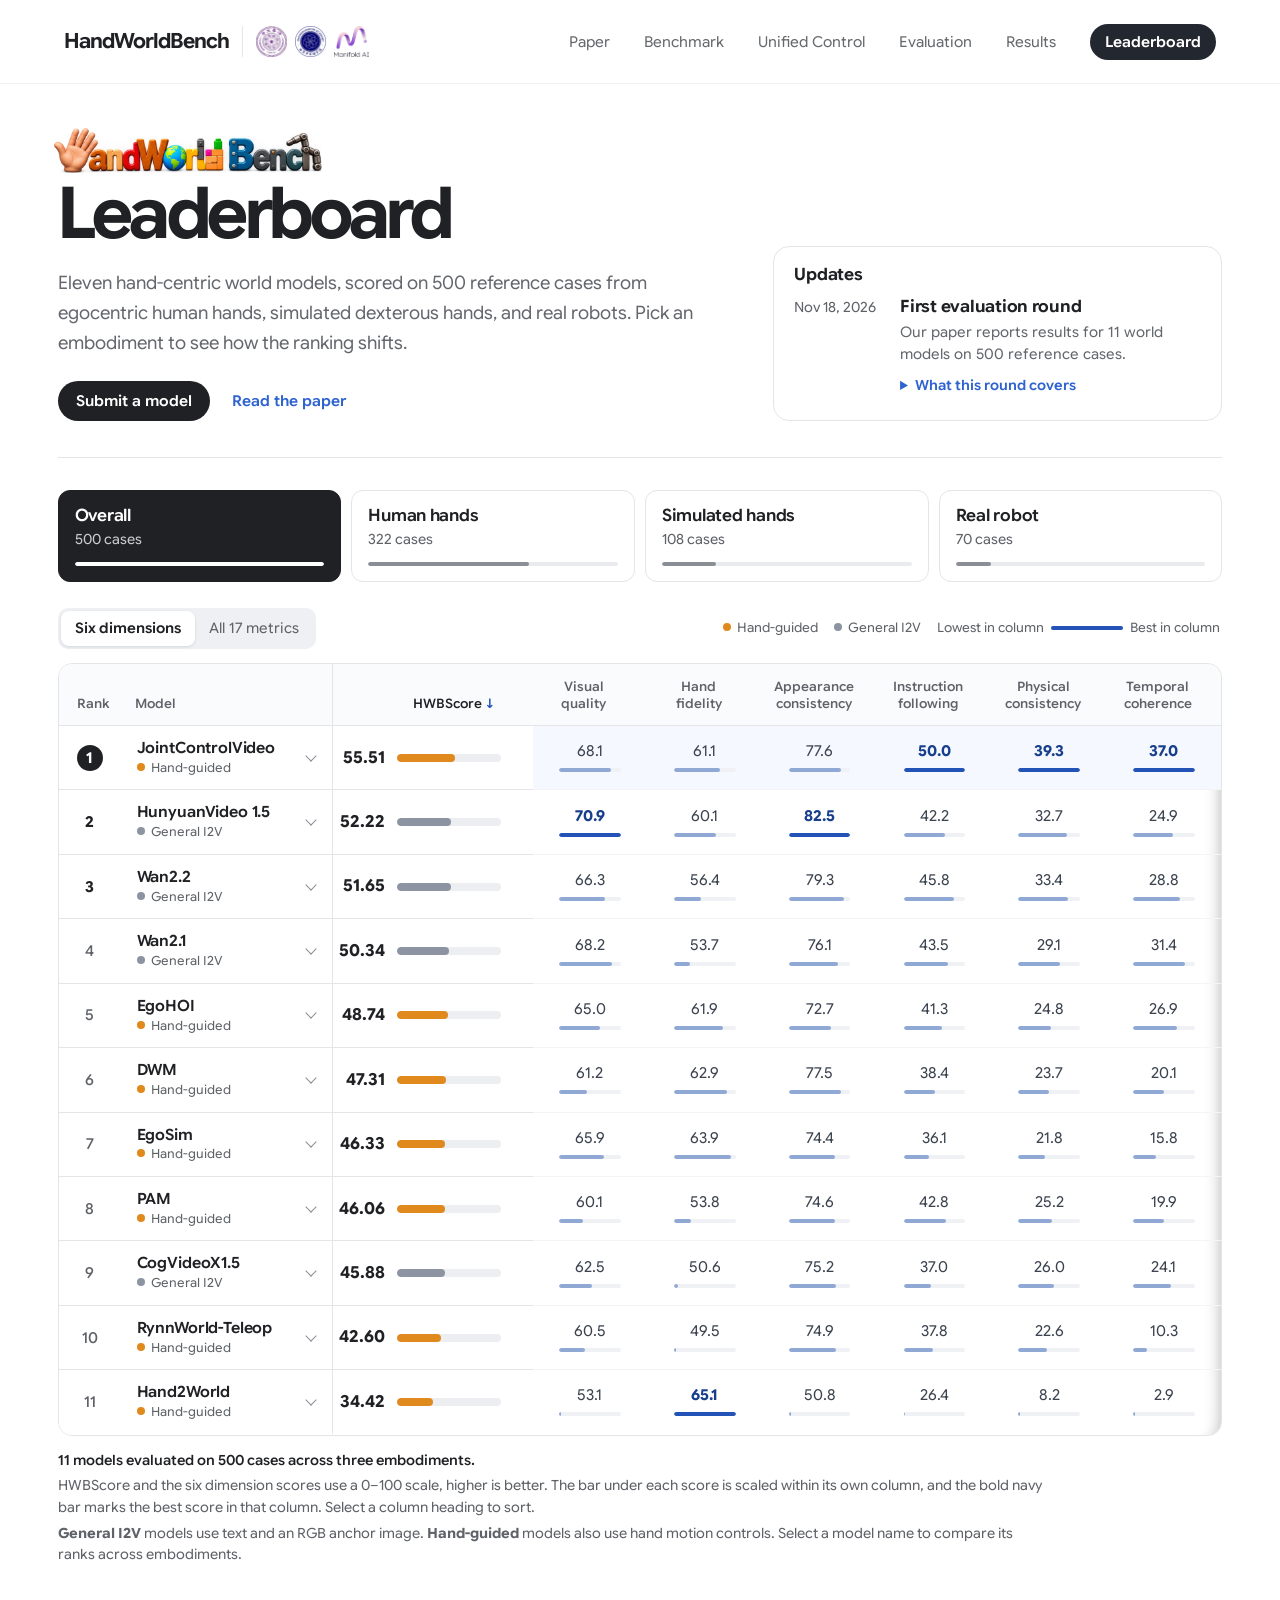
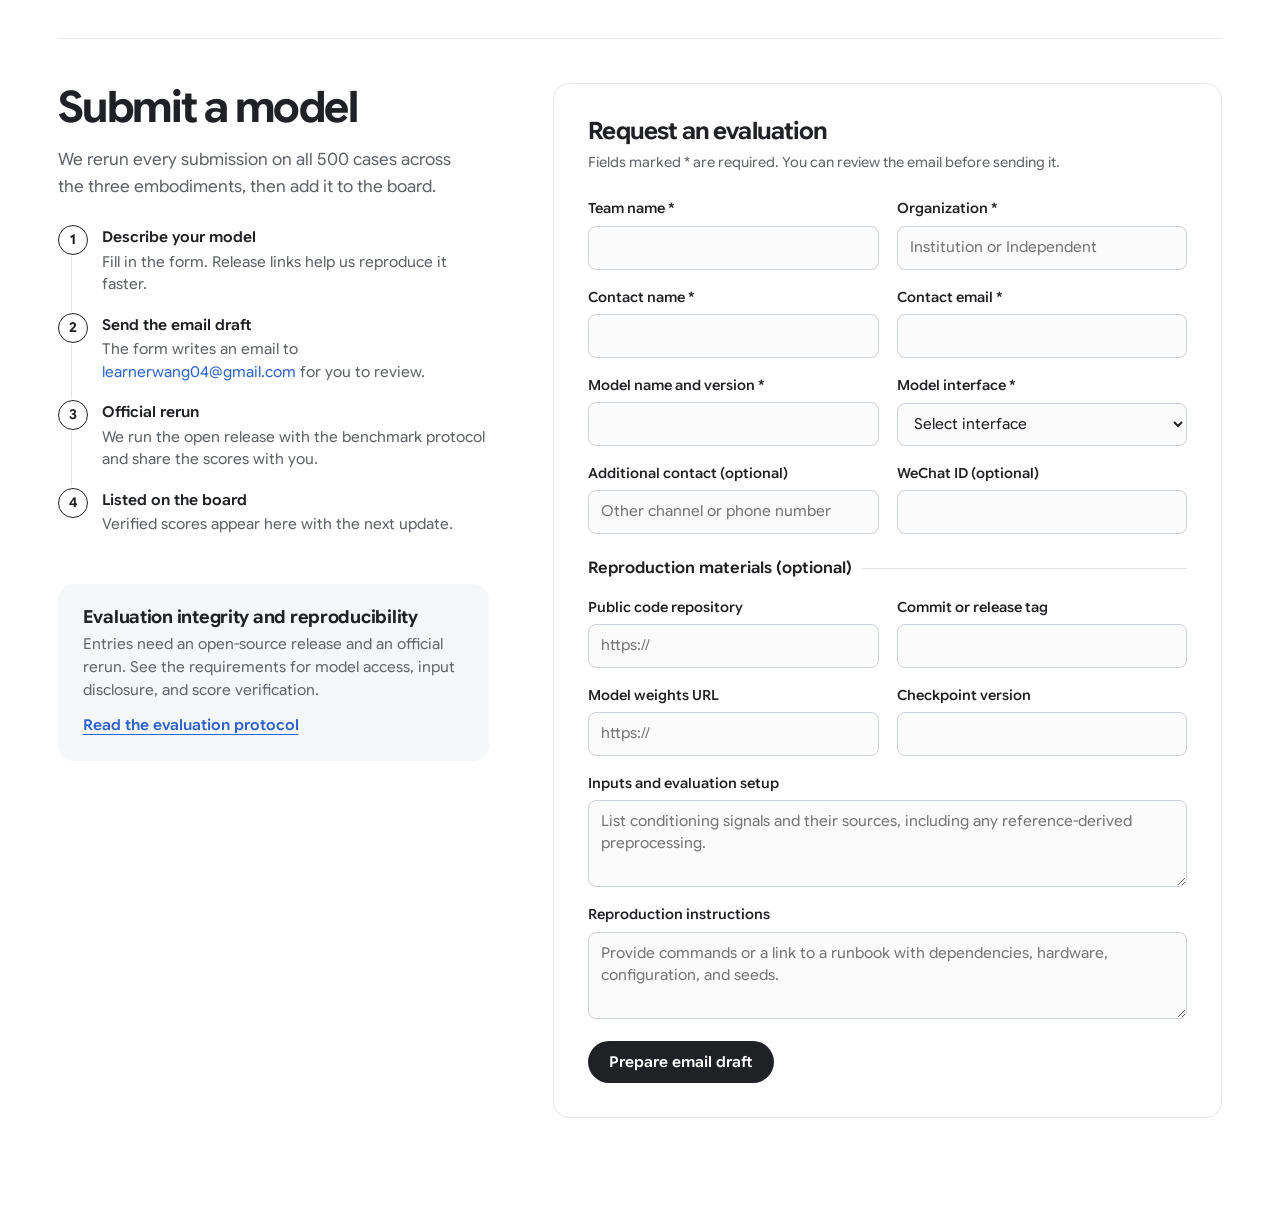
==== leaderboard.html @ 727632f3 "Publish the interactive HandWorldBench leaderboard and evaluation guidelines" ====
<!doctype html>
<html lang="en">
<head>
  <meta charset="utf-8">
  <meta name="viewport" content="width=device-width, initial-scale=1">
  <title>Leaderboard · HandWorldBench</title>
  <meta name="description" content="Compare HandWorldBench model scores across 17 metrics and three embodiments, and submit an open-source model for evaluation.">
  <link rel="icon" href="assets/mark.svg">
  <link rel="stylesheet" href="style.css?v=leaderboard1">
  <link rel="stylesheet" href="leaderboard.css?v=board2">
  <script defer src="metric-groups.js"></script>
  <script defer src="leaderboard.js?v=board2"></script>
</head>
<body class="board-page">
  <header>
    <div class="header-brand">
      <a class="brand" href="index.html">HandWorldBench</a>
      <div class="header-affiliations" role="group" aria-label="Partner institutions">
        <img src="assets/branding/tsinghua.webp" width="127" height="128" alt="Tsinghua University">
        <img src="assets/branding/zhongguancun.webp" width="128" height="128" alt="Zhongguancun Academy">
        <img src="assets/branding/manifold-ai.webp" width="147" height="128" alt="Manifold AI">
      </div>
    </div>
    <nav aria-label="Main navigation">
      <a href="index.html#paper">Paper</a><a href="index.html#benchmark">Benchmark</a><a href="index.html#unified-control">Unified Control</a><a href="index.html#evaluation">Evaluation</a><a href="index.html#results">Results</a><a class="leaderboard-link" href="leaderboard.html" aria-current="page">Leaderboard</a>
    </nav>
  </header>

  <main class="board-shell">
    <section class="masthead" aria-labelledby="rankings-title">
      <div class="masthead-title">
        <img class="board-wordmark" src="assets/branding/handworldbench.webp" width="1600" height="265" alt="HandWorldBench">
        <h1 id="rankings-title">Leaderboard</h1>
        <p class="board-intro">Eleven hand-centric world models, scored on 500 reference cases from egocentric human hands, simulated dexterous hands, and real robots. Pick an embodiment to see how the ranking shifts.</p>
        <p class="masthead-actions"><a class="action-primary" href="#submission">Submit a model</a><a href="https://arxiv.org/abs/2611.24731">Read the paper</a></p>
      </div>

      <aside class="updates" aria-labelledby="news-title">
        <h2 id="news-title">Updates</h2>
        <div class="news-window">
          <div class="news-feed" tabindex="0" role="region" aria-label="Benchmark updates">
            <ol class="news-list">
              <li>
                <time datetime="2026-11-18" title="First paper release">Nov 18, 2026</time>
                <div class="news-entry">
                  <h3><a href="#rankings">First evaluation round</a></h3>
                  <p>Our paper reports results for 11 world models on 500 reference cases.</p>
                  <details class="news-copy">
                    <summary>What this round covers</summary>
                    <dl>
                      <div><dt>Evaluation set</dt><dd>322 egocentric human-hand cases, 108 simulated-hand cases, and 70 real-robot cases.</dd></div>
                      <div><dt>Image-to-video baselines</dt><dd>CogVideoX1.5, HunyuanVideo 1.5, Wan2.1, and Wan2.2.</dd></div>
                      <div><dt>Hand-guided baselines</dt><dd>DWM, EgoHOI, EgoSim, Hand2World, JointControlVideo, PAM, and RynnWorld-Teleop.</dd></div>
                      <div><dt>Score breakdown</dt><dd>17 metrics across six dimensions, reported overall and per embodiment.</dd></div>
                    </dl>
                  </details>
                </div>
              </li>
            </ol>
          </div>
        </div>
      </aside>
    </section>

    <section id="rankings" class="rankings" aria-label="Model rankings">
      <div class="board-scopes" role="group" aria-label="Evaluation subset">
        <button type="button" data-scope="all" aria-pressed="true" style="--share:1"><span class="scope-name">Overall</span><span class="scope-count">500 cases</span><span class="scope-share" aria-hidden="true"></span></button>
        <button type="button" data-scope="human" aria-pressed="false" style="--share:.644"><span class="scope-name">Human hands</span><span class="scope-count">322 cases</span><span class="scope-share" aria-hidden="true"></span></button>
        <button type="button" data-scope="handson" aria-pressed="false" style="--share:.216"><span class="scope-name">Simulated hands</span><span class="scope-count">108 cases</span><span class="scope-share" aria-hidden="true"></span></button>
        <button type="button" data-scope="real_robot" aria-pressed="false" style="--share:.14"><span class="scope-name">Real robot</span><span class="scope-count">70 cases</span><span class="scope-share" aria-hidden="true"></span></button>
      </div>

      <div class="score-tools">
        <div class="view-switch" role="group" aria-label="Score detail">
          <button type="button" data-view="summary" aria-pressed="true">Six dimensions</button>
          <button type="button" data-view="metrics" aria-pressed="false">All 17 metrics</button>
        </div>
        <div class="group-chips" id="group-field" role="group" aria-label="Metric dimension" hidden></div>
        <div class="board-legend" aria-hidden="true">
          <span class="legend-type" data-type="Hand-guided">Hand-guided</span>
          <span class="legend-type" data-type="General I2V">General I2V</span>
          <span class="legend-heat"><span>Lowest in column</span><i></i><span>Best in column</span></span>
        </div>
      </div>

      <p id="board-status" role="status">Loading scores…</p>
      <div class="board-table-wrap" role="region" aria-label="Scrollable model scores" tabindex="0">
        <table id="board-table"><caption class="sr-board" id="board-caption">Model scores</caption><thead></thead><tbody></tbody></table>
      </div>
      <div class="score-notes">
        <p id="scope-count" aria-live="polite"></p>
        <p id="scale-note"></p>
        <p><strong>General I2V</strong> models use text and an RGB anchor image. <strong>Hand-guided</strong> models also use hand motion controls. Select a model name to compare its ranks across embodiments.</p>
      </div>
    </section>

    <section id="submission" class="submission" aria-labelledby="submission-title">
      <div class="section-aside">
        <h2 id="submission-title">Submit a model</h2>
        <p>We rerun every submission on all 500 cases across the three embodiments, then add it to the board.</p>
        <ol class="submit-steps">
          <li><strong>Describe your model</strong><span>Fill in the form. Release links help us reproduce it faster.</span></li>
          <li><strong>Send the email draft</strong><span>The form writes an email to <a href="mailto:learnerwang04@gmail.com">learnerwang04@gmail.com</a> for you to review.</span></li>
          <li><strong>Official rerun</strong><span>We run the open release with the benchmark protocol and share the scores with you.</span></li>
          <li><strong>Listed on the board</strong><span>Verified scores appear here with the next update.</span></li>
        </ol>
        <article class="protocol-card" id="guidelines" aria-labelledby="notes-title">
          <h3 id="notes-title">Evaluation integrity and reproducibility</h3>
          <p>Entries need an open-source release and an official rerun. See the requirements for model access, input disclosure, and score verification.</p>
          <a href="evaluation-notes.html">Read the evaluation protocol</a>
        </article>
      </div>
      <form class="request-form" id="request-form" method="dialog">
        <h3>Request an evaluation</h3>
        <p class="form-hint">Fields marked * are required. You can review the email before sending it.</p>
        <div class="form-grid">
          <label>Team name *<input name="team" required></label>
          <label>Organization *<input name="organization" autocomplete="organization" placeholder="Institution or Independent" required></label>
          <label>Contact name *<input name="contact" autocomplete="name" required></label>
          <label>Contact email *<input name="email" type="email" autocomplete="email" required></label>
          <label>Model name and version *<input name="model" required></label>
          <label>Model interface *<select name="kind" required><option value="">Select interface</option><option>Image and text</option><option>Hand-conditioned generation</option><option>Other</option></select></label>
          <label>Additional contact (optional)<input name="alternate" placeholder="Other channel or phone number"></label>
          <label>WeChat ID (optional)<input name="wechat"></label>
        </div>
        <fieldset><legend>Reproduction materials (optional)</legend>
          <div class="form-grid">
            <label>Public code repository<input name="repo" type="url" placeholder="https://"></label>
            <label>Commit or release tag<input name="revision"></label>
            <label>Model weights URL<input name="weights" type="url" placeholder="https://"></label>
            <label>Checkpoint version<input name="checkpoint"></label>
            <label class="full-field">Inputs and evaluation setup<textarea name="setup" rows="3" placeholder="List conditioning signals and their sources, including any reference-derived preprocessing."></textarea></label>
            <label class="full-field">Reproduction instructions<textarea name="run" rows="3" placeholder="Provide commands or a link to a runbook with dependencies, hardware, configuration, and seeds."></textarea></label>
          </div>
        </fieldset>
        <button class="request-primary" type="submit">Prepare email draft</button>
        <div id="email-draft" hidden>
          <h4>Email draft</h4>
          <p id="draft-to"></p><p id="draft-subject"></p>
          <textarea id="draft-body" aria-label="Email draft body" rows="8" readonly></textarea>
          <div class="draft-actions"><a class="request-primary" id="open-email">Open in email app</a><button type="button" id="copy-email">Copy email</button></div>
          <span id="copy-status" role="status"></span>
        </div>
      </form>
    </section>
  </main>
</body>
</html>
---- style.css ----
@font-face{font-family:'Google Sans Flex';src:url('assets/fonts/google-sans-flex.woff2') format('woff2');font-weight:400 700;font-style:normal;font-display:swap}*{box-sizing:border-box}html{scroll-behavior:smooth;scroll-padding-top:110px}body{margin:0;background:#fff;color:#202124;font-family:'Google Sans Flex',ui-sans-serif,system-ui,-apple-system,BlinkMacSystemFont,'Segoe UI',sans-serif;font-size:18px;line-height:1.6;-webkit-font-smoothing:antialiased}body.modal-open{overflow:hidden}a{color:#4285ff;text-decoration:none}button,input{font:inherit}button{cursor:pointer;color:inherit}button,a{-webkit-tap-highlight-color:transparent}button:focus-visible,a:focus-visible,[tabindex]:focus-visible{outline:3px solid #4285ff;outline-offset:5px}::selection{background:#dce9ff}h1,h2,h3,p,figure{margin:0}h1,h2,h3{line-height:1.12;font-weight:650;letter-spacing:-.035em}h2{font-size:clamp(36px,4vw,58px)}p{color:#64676d}header{height:84px;position:sticky;top:0;z-index:50;display:flex;align-items:center;justify-content:space-between;gap:20px;padding:0 max(5%,calc((100vw - 1280px)/2));background:#ffffffed;backdrop-filter:blur(20px);border-bottom:1px solid #f1f1f1}.brand{color:#202124;font-size:21px;font-weight:650;letter-spacing:-.045em}header nav{display:flex;gap:34px;font-size:15px;margin-left:auto;margin-right:35px}header nav a{color:#66696e}header nav a:hover{color:#202124}.motion-toggle{width:35px;height:35px;border:1px solid #e3e5e8;border-radius:50%;background:#fff;font-size:14px}.hero{text-align:center;overflow:hidden;padding-top:64px}.hero h1{font-size:clamp(48px,7.3vw,108px);letter-spacing:-.055em;font-weight:650}.hero-subtitle{font-size:clamp(24px,3vw,40px);line-height:1.25;color:#35373b;letter-spacing:-.025em;margin:17px auto 28px}.hero-tabs{display:inline-flex;justify-content:center;gap:12px;padding:5px;margin-top:8px}.hero-tabs button{font-size:16px;border:0;border-radius:30px;padding:11px 23px;background:white;color:#73767b;transition:.3s}.hero-tabs button.active{background:#202124;color:white}.hero-tabs button:hover:not(.active){background:#f2f3f5}.carousel{height:clamp(340px,44vw,640px);position:relative;max-width:1600px;margin:20px auto 0;perspective:1600px;touch-action:pan-y}.hero-card{position:absolute;left:50%;top:50%;width:69%;max-width:1080px;aspect-ratio:16/9;border-radius:18px;overflow:hidden;background:#eee;border:1px solid #00000010;box-shadow:0 20px 65px #0000001f;transition:transform .8s cubic-bezier(.22,.75,.15,1),opacity .8s,filter .8s;transform:translate(-50%,-50%);z-index:3;cursor:pointer;will-change:transform}.hero-card video{width:100%;height:100%;object-fit:cover;display:block;pointer-events:none}.hero-card[data-position=prev]{transform:translate(-118%,-50%) scale(.72) rotateY(12deg);opacity:.48;z-index:1;filter:saturate(.65)}.hero-card[data-position=next]{transform:translate(18%,-50%) scale(.72) rotateY(-12deg);opacity:.48;z-index:1;filter:saturate(.65)}.hero-card[data-position=active]{opacity:1;transform:translate(-50%,-50%) scale(1);z-index:3}.carousel-arrow{position:absolute;top:50%;transform:translateY(-50%);z-index:5;border:1px solid #e2e3e7;border-radius:50%;width:50px;height:50px;background:#ffffffed;box-shadow:0 3px 15px #0000000c;font-size:23px;transition:.2s}.carousel-arrow:hover{background:#202124;color:white;border-color:#202124}.carousel-arrow.prev{left:9%}.carousel-arrow.next{right:9%}.carousel-caption{padding:18px 25px 75px;min-height:173px}.carousel-caption h2{font-size:30px;letter-spacing:-.025em}.carousel-caption p{font-size:18px;margin-top:10px}.section{max-width:1300px;padding:90px 6%;margin:auto}.section-heading{text-align:center;max-width:870px;margin:0 auto 50px}.section-heading p{font-size:21px;line-height:1.65;margin-top:22px}.paper{border-top:1px solid #e6e7e9;padding-top:58px}.paper-info{max-width:940px;margin:0 auto 60px}.paper-info>div{display:grid;grid-template-columns:150px 1fr;gap:22px;margin-bottom:19px;min-height:27px}.paper-info dt{text-transform:uppercase;letter-spacing:.09em;font-size:13px;font-weight:600;color:#65686e;padding-top:5px}.paper-info dd{margin:0;font-size:20px;line-height:1.8;min-height:30px}.abstract{max-width:940px;margin:0 auto 45px}.abstract h3{font-size:29px;margin-bottom:20px}.abstract p{font-size:19px;line-height:1.85;margin-top:15px}.paper-figure{width:100%;margin:42px 0}.paper-figure button,.switcher-figure button{display:block;width:100%;border:0;background:#fff;padding:0;cursor:zoom-in;border-radius:8px}.paper-figure img,.switcher-figure img{display:block;width:100%;height:auto}.paper-figure figcaption,.switcher-figure figcaption{text-align:center;font-size:16px;color:#686b70;line-height:1.6;margin:20px 0 0}.benchmark{border-top:1px solid #e6e7e9}.stats{display:flex;justify-content:space-around;gap:25px;margin:35px 0 60px}.stats>div{text-align:center}.stats strong{font-size:49px;font-weight:550;line-height:1.1;letter-spacing:-.04em;display:block}.stats span{color:#75787e;font-size:16px;display:block;margin-top:10px}.figure-switcher{margin-top:60px}.tabs{display:flex;gap:8px;justify-content:center;flex-wrap:wrap;margin-bottom:28px}.tabs button{border:0;border-bottom:2px solid transparent;background:none;font-size:17px;padding:10px 18px;color:#7d8085;transition:.2s}.tabs button.active{color:#202124;border-color:#202124}.tabs button:hover{color:#202124}.switcher-figure{margin:0;min-height:200px}.switcher-figure img{max-height:670px;object-fit:contain}.cases-section{padding-bottom:35px;overflow:hidden}.cases-section>.section{padding-bottom:35px;padding-top:65px}.case-row{margin:22px auto 65px;max-width:1750px}.row-heading{max-width:1300px;margin:auto;padding:0 6% 24px;display:flex;align-items:center;justify-content:space-between}.row-heading h3{font-size:28px;font-weight:550}.row-controls{display:flex;gap:8px}.row-controls button{width:35px;height:35px;background:#fff;border:1px solid #e3e4e7;border-radius:50%;font-size:17px}.marquee{overflow-x:auto;scrollbar-width:none;mask-image:linear-gradient(90deg,transparent,#000 4%,#000 96%,transparent);cursor:grab;touch-action:pan-x pan-y}.marquee::-webkit-scrollbar{display:none}.marquee.dragging{cursor:grabbing;scroll-behavior:auto}.marquee-track{position:relative;display:flex;gap:20px;width:max-content;padding:5px 30px 20px}.case-card{width:280px;flex-shrink:0;padding:0;border:0;background:none;text-align:left;user-select:none}.case-card .case-visual{display:block;position:relative;aspect-ratio:4/3;border-radius:12px;overflow:hidden;background:#f2f2f2;border:1px solid #e6e6e6}.case-card .case-label{display:block;font-weight:450;font-size:17px;letter-spacing:-.01em;margin:12px 3px 0;color:#46494f}.case-card:hover .case-label{color:#4285ff}.case-card .case-play{position:absolute;right:10px;bottom:10px;opacity:0;background:#ffffffd9;border:1px solid #ffffff70;border-radius:50%;width:30px;height:30px;display:grid;place-items:center;font-size:11px;transition:.2s}.case-card:hover .case-play{opacity:1}.evaluation{border-top:1px solid #e6e7e9}.metric-grid{display:grid;grid-template-columns:repeat(3,1fr);gap:40px 38px;margin:50px 0 60px}.metric-grid h3{font-size:23px;font-weight:550;letter-spacing:-.025em;margin-bottom:15px}.metric-grid p{font-size:16px;line-height:1.8}.results{border-top:1px solid #e6e7e9}.results-toolbar{margin:40px 0 18px}.table-scroll{width:100%;overflow:auto;border:1px solid #e5e6e9;border-radius:12px}table{border-collapse:collapse;width:100%;font-variant-numeric:tabular-nums;text-align:right;white-space:nowrap;font-size:14px}th{background:#f7f8fa;padding:19px 14px;font-size:12px;font-weight:500;color:#75787e}th button{font-size:12px;border:0;background:none;line-height:1.5;text-align:right;color:inherit;padding:0}td{padding:17px 14px;border-top:1px solid #eceef0;color:#74777d}th:first-child,td:first-child{text-align:center;width:50px;color:#979aa1}th:nth-child(2),td:nth-child(2){text-align:left;color:#303238;min-width:175px}tbody tr:first-child{background:#f5f8ff}td.score{font-weight:650;color:#202124}tbody tr:hover{background:#f7f8fa}.findings{border-top:1px solid #e6e7e9}.findings-pair{display:grid;grid-template-columns:.7fr 1.3fr;align-items:center;gap:35px}.findings-pair figure{margin-top:20px}.findings-pair img{max-height:370px;object-fit:contain}.findings-pair figcaption{font-size:15px}footer{border-top:1px solid #e6e7e9;padding:40px 6%;max-width:1300px;display:flex;align-items:center;gap:40px;margin:auto;font-size:15px}footer .brand{margin-right:auto}footer a{color:#6c6f75}.reveal{opacity:1}.js .reveal{opacity:0;transform:translateY(22px);transition:opacity .7s,transform .7s}.js .reveal.visible{opacity:1;transform:none}dialog{border:1px solid #e2e3e7;border-radius:16px;padding:0;background:#fff;color:#202124;max-height:92dvh;overflow:auto;box-shadow:0 25px 100px #00000033}dialog::backdrop{background:#10121b9c;backdrop-filter:blur(9px)}.dialog-close{position:absolute;top:14px;right:14px;background:#ffffffed;border:1px solid #e5e6e8;border-radius:50%;width:38px;height:38px;font-size:25px;z-index:3;line-height:1}#case-dialog{width:min(950px,93vw)}#detail-video{width:100%;display:block;max-height:60dvh;background:#000}.dialog-copy{padding:28px 35px}.dialog-copy h2{font-size:30px}.dialog-copy p{font-size:17px;line-height:1.8;margin-top:15px;max-height:210px;overflow:auto}.dialog-nav{display:flex;align-items:center;justify-content:space-between;margin-top:25px;gap:15px;font-size:15px}.dialog-nav button{background:none;border:0;color:#4285ff;padding:7px 0}.dialog-nav button:disabled{opacity:.3;cursor:default}.dialog-nav span{color:#888b91}#figure-dialog{width:min(1500px,95vw);padding:35px}#figure-dialog h2{font-size:23px;margin:0 50px 25px 0;letter-spacing:-.02em}#figure-full{width:100%;display:block}.hero-loading{height:480px}
@media(min-width:1600px){.carousel{height:650px}.carousel-arrow.prev{left:10%}.carousel-arrow.next{right:10%}}@media(max-width:1000px){header{padding:0 5%}header nav{gap:20px;margin-right:10px}.hero{padding-top:50px}.carousel{height:49vw}.hero-card{width:77%;border-radius:13px}.hero-card[data-position=prev]{transform:translate(-114%,-50%) scale(.75) rotateY(10deg)}.hero-card[data-position=next]{transform:translate(14%,-50%) scale(.75) rotateY(-10deg)}.carousel-arrow.prev{left:4%}.carousel-arrow.next{right:4%}.carousel-caption{padding-bottom:55px}.section{padding:70px 5%}.paper-info>div{grid-template-columns:120px 1fr;gap:20px}.paper-info dd{font-size:18px}.metric-grid{gap:30px}.metric-grid h3{font-size:20px}.metric-grid p{font-size:15px}.case-card{width:250px}}@media(max-width:600px){html{scroll-padding-top:80px}body{font-size:16px}header{height:67px;padding:0 5%;gap:10px}.brand{font-size:18px}header nav{gap:14px;font-size:13px;margin-right:0}header nav a:first-child,header nav a:nth-child(3){display:none}.motion-toggle{width:30px;height:30px;font-size:12px}.hero{padding-top:42px}.hero h1{font-size:12vw;letter-spacing:-.05em}.hero-subtitle{font-size:25px;line-height:1.25;margin-top:18px}.hero-tabs{gap:3px;margin-top:0}.hero-tabs button{font-size:14px;padding:9px 18px}.carousel{height:64vw;margin-top:12px}.hero-card{width:84%;border-radius:10px;aspect-ratio:1.55}.hero-card[data-position=prev]{transform:translate(-119%,-50%) scale(.8) rotateY(8deg)}.hero-card[data-position=next]{transform:translate(19%,-50%) scale(.8) rotateY(-8deg)}.carousel-arrow{width:35px;height:35px;font-size:19px}.carousel-arrow.prev{left:2%}.carousel-arrow.next{right:2%}.carousel-caption{padding:18px 25px 45px;min-height:140px}.carousel-caption h2{font-size:24px}.carousel-caption p{font-size:15px;margin-top:10px}.section{padding:55px 6%}h2{font-size:36px;letter-spacing:-.035em}.section-heading{margin-bottom:30px}.section-heading p{font-size:17px;margin-top:18px}.paper-info{margin:0 0 40px}.paper-info>div{grid-template-columns:82px 1fr;gap:15px;margin-bottom:15px;min-height:25px}.paper-info dt{font-size:10px;letter-spacing:.04em;padding-top:7px}.paper-info dd{font-size:16px;line-height:1.9;min-height:25px}.abstract h3{font-size:25px}.abstract p{font-size:16px;line-height:1.85}.paper-figure{margin:30px 0}.paper-figure figcaption,.switcher-figure figcaption{font-size:14px;margin-top:15px;line-height:1.5}.stats{display:grid;grid-template-columns:1fr 1fr;gap:28px;margin:30px 0 45px}.stats strong{font-size:37px}.stats span{font-size:14px;margin-top:7px}.figure-switcher{margin-top:35px}.tabs{gap:0;margin-bottom:20px}.tabs button{font-size:14px;padding:10px 12px}.switcher-figure{min-height:100px}.case-card{width:220px}.marquee-track{gap:14px;padding-left:20px}.case-card .case-label{font-size:15px;margin-top:10px}.case-card .case-play{opacity:1;width:26px;height:26px;font-size:9px}.row-heading{padding:0 6% 18px}.row-heading h3{font-size:24px}.case-row{margin:10px auto 40px}.row-controls button{width:30px;height:30px;font-size:15px}.cases-section>.section{padding-top:45px;padding-bottom:30px}.metric-grid{grid-template-columns:1fr 1fr;gap:28px 24px;margin:35px 0}.metric-grid h3{font-size:20px}.metric-grid p{font-size:14px;line-height:1.7}.table-scroll{border-radius:8px}table{font-size:13px}td{padding:15px 12px}th{padding:15px 12px}.findings-pair{grid-template-columns:1fr;gap:0}.findings-pair figure{margin-bottom:20px}.findings-pair img{max-height:350px}.findings-pair figcaption{font-size:14px}footer{padding:28px 6%;gap:18px;flex-wrap:wrap;font-size:13px}footer .brand{width:100%;font-size:20px}dialog{border-radius:12px}.dialog-copy{padding:23px}.dialog-copy h2{font-size:25px}.dialog-copy p{font-size:15px}.dialog-nav{font-size:13px}.dialog-nav span{display:none}#figure-dialog{padding:24px 15px}#figure-dialog h2{font-size:18px;margin-bottom:25px}.dialog-close{width:32px;height:32px;top:10px;right:10px;font-size:22px}}@media(prefers-reduced-motion:reduce){html{scroll-behavior:auto}*,*:before,*:after{transition:none!important;animation:none!important}.js .reveal{opacity:1;transform:none}}

.paper-info dd{min-width:0}
.authors-list, .affiliation-list, .contact-list {
  display: flex;
  flex-wrap: wrap;
  gap: 2px 18px;
  margin: 0;
  padding: 0;
  list-style: none;
}
.authors-list li { white-space: nowrap; }
.paper-info sup { line-height: 0; font-size: .7em; color: #66696e; margin-left: 2px; }
.affiliation-list, .contact-list { font-size: .86em; }
.contact-list a { overflow-wrap: anywhere; }
.release-datasets { display: grid; gap: 5px; list-style: none; margin: 0; padding: 0; }
.release-datasets a { overflow-wrap: anywhere; }
.resource-detail { display: inline-block; margin-left: 12px; color: #66696e; font-size: .78em; }
.author-notes { display: flex; flex-wrap: wrap; gap: 2px 16px; margin: 4px 0 0; font-size: 13px; }
.case-visual img, .case-visual video {
  position: absolute;
  inset: 0;
  display: block;
  width: 100%;
  height: 100%;
  object-fit: cover;
  pointer-events: none;
}
.case-visual video { opacity: 0; }
.case-visual video.has-frame { opacity: 1; }
.marquee.dragging .case-card { cursor: grabbing; }
.row-controls button:hover, .row-controls button[aria-pressed="true"] { background: #f2f3f5; }
.row-controls .row-motion { font-size: 13px; }
@media (max-width: 600px) {
  .resource-detail { display: block; margin-left: 0; line-height: 1.5; }
  .paper-info > div { grid-template-columns: 1fr; gap: 2px; }
  .paper-info dt { font-size: 11px; }
  .authors-list, .affiliation-list, .contact-list { column-gap: 12px; }
  .row-heading { gap: 10px; }
  .row-controls { flex: none; gap: 4px; }
}
@media (prefers-reduced-motion: reduce) { .row-controls .row-motion { display: none; } }

.hero { overflow: clip; }
.hero-wordmark {
  display: block;
  width: min(84%, 940px);
  height: auto;
  margin-inline: auto;
}
header nav { margin-right: 0; }
.research-demo, .corpus-section { border-top: 1px solid #e6e7e9; }
.research-demo, .corpus-section { padding-inline: clamp(24px, 5vw, 72px); }
.research-demo .section-heading { margin-bottom: 32px; }
.control-case-tabs {
  display: grid;
  grid-template-columns: repeat(3, minmax(0, 1fr));
  gap: 12px;
  margin-bottom: 24px;
}
.control-case-tab {
  display: flex;
  align-items: center;
  gap: 12px;
  color: #202124;
  padding: 9px;
  border: 1px solid #e6e7e9;
  border-radius: 10px;
  background: #fff;
  text-align: left;
}
.control-case-tab:hover { background: #f8f8f9; }
.control-case-tab[aria-selected="true"] {
  border-color: #202124;
  background: #f5f5f6;
}
.control-case-tab img {
  width: min(27%, 86px);
  aspect-ratio: 16/10;
  object-fit: cover;
  border-radius: 6px;
  background: #f1f2f3;
}
.control-case-tab strong, .control-case-tab small { display: block; line-height: 1.3; }
.control-case-tab strong { font-size: 16px; }
.control-case-tab small { color: #66696e; font-size: 13px; margin-top: 3px; }
.control-gallery {
  display: grid;
  grid-template-columns: minmax(0, 1.7fr) minmax(0, .86fr) minmax(0, .83fr);
  align-items: start;
  gap: 20px;
  min-height: 460px;
}
.control-column {
  min-width: 0;
  display: grid;
  align-content: start;
  gap: 16px;
  padding: 13px 0 0;
  border-top: 1px solid #dfe1e5;
}
.control-column h3 {
  font-size: 19px;
  color: #202124;
  margin: 0 0 2px;
}
.control-comparison-tile, .signal-tile {
  min-width: 0;
  margin: 0;
}
.control-comparison-tile figcaption, .signal-tile figcaption {
  display: flex;
  flex-wrap: wrap;
  align-items: baseline;
  justify-content: space-between;
  gap: 2px 8px;
  color: #202124;
  padding-bottom: 7px;
  line-height: 1.25;
}
.control-comparison-tile figcaption strong { font-size: 15px; }
.control-comparison-tile figcaption span,
.signal-tile figcaption span { color: #66696e; font-size: 12px; }
.control-preview {
  aspect-ratio: 16/9;
  border-radius: 8px;
  overflow: hidden;
  background: #161719;
}
.control-preview video, .control-preview img {
  display: block;
  width: 100%;
  height: 100%;
  object-fit: contain;
}
.prediction-tile .control-preview {
  aspect-ratio: var(--prediction-aspect, 1.77778);
  width: min(100%, 365px, calc(245px * var(--prediction-aspect, 1.77778)));
  margin-inline: auto;
}
.signal-tile figcaption strong, .signal-tile figcaption span { width: 100%; }
.signal-tile figcaption strong { font-size: 14px; }
.signal-tile figcaption span { font-size: 11px; }
.control-prompt, .control-object-mask {
  padding: 9px 10px;
  background: #f6f6f7;
  border-radius: 7px;
  font-size: 13px;
}
.control-prompt summary, .control-object-mask summary { cursor: pointer; color: #202124; }
.control-prompt summary span { display: block; color: #66696e; margin-top: 4px; line-height: 1.45; }
.control-prompt p { margin: 8px 0 2px; padding-top: 7px; border-top: 1px solid #e6e7e9; white-space: pre-line; font-size: 13px; line-height: 1.5; }
.control-object-mask[open] summary { margin-bottom: 7px; }
.control-object-mask .signal-tile { border: 0; padding: 0; }
.control-object-mask .signal-tile strong { display: none; }
.corpus-overview { display: grid; grid-template-columns: repeat(3, 1fr); margin-bottom: 28px; overflow: hidden; border: 1px solid #e5e7ee; border-radius: 16px; }
.corpus-overview > button {
  padding: 22px 20px;
  border: 0;
  border-top: 4px solid var(--domain-color);
  background: #fff;
  text-align: left;
}
.corpus-overview > button + button { border-left: 1px solid #e5e7ee; }
.corpus-overview > button:hover, .corpus-overview > button[aria-pressed="true"] { background: #f4f7ff; }
.corpus-overview strong { display: block; font-size: clamp(25px, 4vw, 44px); line-height: 1.1; }
.corpus-overview span { display: block; font-size: 15px; line-height: 1.3; margin-top: 8px; }
.corpus-toolbar { display: flex; gap: 12px; align-items: center; margin-bottom: 16px; font-size: 15px; }
.corpus-section select { color: #343944; border: 1px solid #dce1ed; border-radius: 8px; padding: 6px 9px; background-color: white; font: inherit; font-size: 14px; max-width: 100%; }
.corpus-charts { display: grid; grid-template-columns: repeat(2, minmax(0, 1fr)); gap: 18px; }
.corpus-charts article { padding: 21px; border: 1px solid #e5e7ee; border-radius: 16px; }
.chart-heading { display: flex; align-items: center; flex-wrap: wrap; justify-content: space-between; gap: 12px; margin-bottom: 20px; }
.chart-heading h3 { font-size: 22px; letter-spacing: -.02em; }
.chart-bars { display: grid; gap: 9px; margin: 0; padding: 0; list-style: none; }
.chart-bars.is-scrollable { max-height: 335px; overflow: auto; padding-right: 5px; }
.chart-bar { display: grid; grid-template-columns: minmax(102px, 1fr) 1.2fr 48px; align-items: center; gap: 10px; font-size: 13px; line-height: 1.3; }
.chart-track { height: 10px; background-color: #f0f2f7; border-radius: 12px; display: flex; overflow: hidden; }
.chart-track span { height: 100%; display: block; flex: 0 0 auto; }
.chart-value { text-align: right; font-variant-numeric: tabular-nums; }
#corpus-length-summary { border-top: 1px solid #eceff6; padding-top: 12px; margin-top: 17px; font-size: 14px; color: #555c6a; }
#corpus-length-summary span { display: block; }
@media (max-width: 850px) {
  .control-gallery { grid-template-columns: repeat(2, minmax(0, 1fr)); }
  .control-comparison { grid-column: 1 / -1; grid-template-columns: repeat(2, minmax(0, 1fr)); }
  .control-comparison h3 { grid-column: 1 / -1; }
  .prediction-tile .control-preview { width: 100%; }
  .corpus-charts { grid-template-columns: 1fr; }
}
@media (max-width: 600px) {
  .hero-wordmark { width: 90%; }
  header nav { gap: 10px; font-size: 12px; }
  header nav a:nth-child(2), header nav a:nth-child(4) { display: none; }
  header nav a:nth-child(3) { display: inline; }
  .corpus-overview > button { padding: 12px 9px; }
  .corpus-overview span { font-size: 12px; }
  .corpus-charts article { padding: 15px; }
}

@media (min-width: 851px) {
  .research-demo { padding-top: 65px; }
  .control-gallery { align-items: stretch; }
}
@media (max-width: 600px) {
  .control-case-tabs { gap: 6px; margin-bottom: 15px; }
  .control-case-tab { flex-direction: column; align-items: stretch; gap: 5px; padding: 6px; }
  .control-case-tab img { width: 100%; height: auto; aspect-ratio: 16/9; }
  .control-case-tab strong { font-size: 13px; }
  .control-case-tab small { font-size: 11px; }
  .control-gallery { grid-template-columns: minmax(0, 1fr); gap: 10px; }
  .control-column { padding: 10px 0 0; gap: 10px; }
  .control-column + .control-column { margin-top: 10px; }
  .control-comparison-tile figcaption { min-height: 55px; align-content: start; }
  .control-comparison-tile figcaption strong { font-size: 14px; }
  .control-comparison-tile figcaption span { width: 100%; font-size: 11px; }
  .control-hands, .control-context { grid-template-columns: repeat(2, minmax(0, 1fr)); }
  .control-hands h3, .control-context h3, .control-prompt, .control-object-mask { grid-column: 1 / -1; }
  .control-hands > .signal-tile:last-child { grid-column: 1 / -1; }
  .control-hands .signal-tile:last-child .control-preview { aspect-ratio: 2.05; }
}

.scene-status { color: #66696e; font-size: 11px; line-height: 1.4; }
.context-playback { display: block; width: 100%; height: 4px; margin-top: 5px; accent-color: #55585e; }
.signal-links { display: flex; flex-wrap: wrap; gap: 2px 9px; padding-top: 5px; }
.signal-source { font-size: 11px; line-height: 1.4; }
@media (max-width: 600px) { .scene-status { grid-column: 1 / -1; } }

.header-brand, .header-affiliations { display: flex; align-items: center; flex: none; }
.header-brand { gap: 13px; }
.header-brand .brand { white-space: nowrap; }
.header-affiliations { gap: 8px; padding-left: 13px; border-left: 1px solid #e6e7e9; }
.header-affiliations img { display: block; width: auto; height: 31px; }
header nav { white-space: nowrap; }
.project-video { max-width: 940px; margin: 0 auto 52px; }
.project-video video {
  display: block;
  width: 100%;
  height: auto;
  aspect-ratio: 16 / 9;
  border: 1px solid #e6e7e9;
  border-radius: 12px;
  background: #f6f6f7;
}
@media (max-width: 900px) {
  header { gap: 10px; }
  header nav { gap: 10px; font-size: 12px; margin-right: 0; }
  .header-brand { gap: 7px; }
  .header-brand .brand { font-size: 16px; }
  .header-affiliations { gap: 5px; padding-left: 7px; }
  .header-affiliations img { height: 22px; }
}
@media (max-width: 600px) {
  .header-affiliations img { height: 20px; }
  .project-video { margin-bottom: 34px; }
  .project-video video { border-radius: 8px; }
}
@media (max-width: 405px) {
  html { scroll-padding-top: 100px; }
  header { height: auto; min-height: 67px; flex-wrap: wrap; gap: 5px; padding-block: 8px; }
}

header nav { align-items: center; }
header nav .leaderboard-link {
  display: inline-flex;
  align-items: center;
  min-height: 36px;
  padding: 4px 15px;
  border-radius: 100px;
  background: #23272f;
  color: white;
  font-weight: 600;
}
header nav .leaderboard-link:hover { background: #354e73; color: white; }
@media (max-width: 730px) {
  header:has(.leaderboard-link) { height: auto; min-height: 67px; flex-wrap: wrap; padding-block: 8px; }
}
---- leaderboard.css ----
/* HandWorldBench leaderboard and evaluation notes */
.board-shell {
  --ink: #202124;
  --muted: #5f6368;
  --soft: #8a8e95;
  --line: #e3e5e8;
  --surface: #f6f7f9;
  --accent: #2f64d0;
  --heat-deep: #2453b8;
  --hand: #e0891c;
  --general: #8c94a2;
  --w-rank: 64px;
  --w-model: 210px;
  --w-hwb: 200px;
  --up: #17804a;
  --down: #c2412d;
  width: min(1240px, 91%);
  margin: 0 auto;
  padding: 44px 0 88px;
}
.board-shell a { color: var(--accent); text-underline-offset: 4px; }
.board-shell a:hover { text-decoration: underline; }
.sr-board { position: absolute; width: 1px; height: 1px; overflow: hidden; clip-path: inset(50%); }

/* Masthead: title on the left, updates on the right */
.masthead {
  display: grid;
  grid-template-columns: minmax(0, 1.45fr) minmax(300px, 1fr);
  gap: clamp(28px, 5vw, 72px);
  align-items: end;
  padding-bottom: 36px;
}
.board-wordmark { display: block; width: clamp(190px, 21vw, 270px); height: auto; margin: 0 0 6px -4px; }
#rankings-title { font-size: clamp(46px, 5.6vw, 76px); letter-spacing: -.05em; line-height: 1; }
.board-intro { max-width: 54ch; margin: 18px 0 0; font-size: clamp(17px, 1.45vw, 19px); line-height: 1.6; }
.masthead-actions { display: flex; flex-wrap: wrap; align-items: center; gap: 10px 22px; margin-top: 24px; font-size: 15px; }
.masthead-actions a { font-weight: 600; }
.board-shell .action-primary {
  display: inline-flex; align-items: center; min-height: 40px; padding: 0 18px;
  border-radius: 100px; background: var(--ink); color: #fff;
}
.board-shell .action-primary:hover { background: #354e73; text-decoration: none; }

.updates { min-width: 0; border: 1px solid var(--line); border-radius: 16px; padding: 18px 20px 14px; background: #fff; }
.updates h2 { font-size: 17px; letter-spacing: -.01em; margin-bottom: 12px; color: var(--ink); }
.news-window { position: relative; }
.news-feed { max-height: 300px; overflow-y: auto; scrollbar-color: #b5b9bf transparent; scrollbar-width: thin; }
.news-window.can-scroll::after { content: ''; position: absolute; pointer-events: none; bottom: 0; left: 0; right: 10px; height: 28px; background: linear-gradient(#fff0, #fff 62%); }
.news-list { list-style: none; margin: 0; padding: 0 8px 10px 0; }
.news-list li { display: grid; grid-template-columns: 92px 1fr; gap: 14px; align-items: start; }
.news-list li + li { margin-top: 14px; padding-top: 14px; border-top: 1px solid var(--line); }
.news-list time { color: var(--muted); font-size: 14px; line-height: 1.5; font-variant-numeric: tabular-nums; padding-top: 1px; }
.news-entry h3 { margin: 0 0 3px; font-size: 17px; letter-spacing: -.015em; line-height: 1.35; }
.news-entry h3 a { color: var(--ink); }
.news-entry p { font-size: 14.5px; line-height: 1.5; }
.news-copy { margin-top: 8px; font-size: 14px; }
.news-copy summary { cursor: pointer; color: var(--accent); font-weight: 600; width: fit-content; }
.news-copy summary:focus-visible { outline: 3px solid #4285ff; outline-offset: 3px; border-radius: 3px; }
.news-copy dl { margin: 10px 0 2px; display: grid; gap: 9px; }
.news-copy dt { color: var(--ink); font-weight: 600; line-height: 1.4; }
.news-copy dd { color: var(--muted); margin: 1px 0 0; line-height: 1.45; }

/* Embodiment selector: each option carries its share of the 500 cases */
.rankings { border-top: 1px solid var(--line); padding-top: 32px; }
.board-scopes { display: grid; grid-template-columns: repeat(4, minmax(0, 1fr)); gap: 10px; }
.board-scopes button {
  display: grid; gap: 1px; text-align: left; min-width: 0;
  padding: 14px 16px 15px; border: 1px solid var(--line); border-radius: 12px;
  background: #fff; color: var(--ink);
  transition: background-color .2s, border-color .2s, color .2s;
}
.board-scopes button:hover:not([aria-pressed=true]) { border-color: #c5c9cf; background: var(--surface); }
.scope-name { font-size: 17px; font-weight: 600; letter-spacing: -.015em; line-height: 1.3; }
.scope-count { font-size: 14px; color: var(--muted); font-variant-numeric: tabular-nums; }
.scope-share { position: relative; display: block; height: 4px; margin-top: 10px; border-radius: 4px; background: #e9ebee; overflow: hidden; }
.scope-share::after { content: ''; position: absolute; inset: 0 auto 0 0; width: calc(var(--share) * 100%); border-radius: inherit; background: var(--soft); }
.board-scopes button[aria-pressed=true] { background: var(--ink); border-color: var(--ink); color: #fff; }
.board-scopes button[aria-pressed=true] .scope-count { color: #c9ccd1; }
.board-scopes button[aria-pressed=true] .scope-share { background: #ffffff2e; }
.board-scopes button[aria-pressed=true] .scope-share::after { background: #fff; }

/* Toolbar */
.score-tools { display: flex; flex-wrap: wrap; align-items: center; gap: 12px 18px; margin: 26px 0 14px; }
.view-switch { display: inline-flex; padding: 3px; border-radius: 10px; background: #eef0f3; }
.view-switch button { border: 0; background: transparent; border-radius: 8px; padding: 6px 14px; font-size: 14.5px; color: var(--muted); }
.view-switch button[aria-pressed=true] { background: #fff; color: var(--ink); font-weight: 600; box-shadow: 0 1px 3px #1b26401f; }
.group-chips { display: flex; flex-wrap: wrap; gap: 6px; }
.group-chips[hidden] { display: none; }
.group-chips button { border: 1px solid var(--line); background: #fff; border-radius: 100px; padding: 4px 12px; font-size: 13.5px; color: var(--muted); }
.group-chips button:hover { border-color: #c5c9cf; color: var(--ink); }
.group-chips button[aria-pressed=true] { border-color: var(--heat-deep); background: #edf2fc; color: var(--heat-deep); font-weight: 600; }
.board-legend { display: flex; flex-wrap: wrap; align-items: center; gap: 6px 16px; margin-left: auto; padding-right: 2px; font-size: 13px; color: var(--muted); }
.legend-type::before, .model-type::before { content: ''; display: inline-block; width: 8px; height: 8px; border-radius: 50%; margin-right: 6px; background: var(--general); vertical-align: 1px; }
.legend-type[data-type="Hand-guided"]::before, .model-type[data-type="Hand-guided"]::before { background: var(--hand); }
.legend-heat { display: inline-flex; align-items: center; gap: 7px; }
.legend-heat i { position: relative; display: block; width: 72px; height: 4px; border-radius: 3px; background: #eff1f4; }
.legend-heat i::after { content: ''; position: absolute; inset: 0 auto 0 0; width: 100%; border-radius: inherit; background: var(--heat-deep); }

/* Table */
#board-status { margin: 14px 0; color: var(--muted); }
.board-table-wrap { overflow: auto; border: 1px solid var(--line); border-radius: 14px; background: #fff; box-shadow: inset -18px 0 16px -18px #0000004d; }
.board-table-wrap:focus-visible { outline: 3px solid #4285ff; outline-offset: 3px; }
#board-table { table-layout: fixed; border-collapse: separate; border-spacing: 0; width: 100%; min-width: 960px; font-size: 15px; text-align: right; white-space: nowrap; font-variant-numeric: tabular-nums; }
#board-table.detail { min-width: 760px; }
#board-table.grouped { min-width: 2380px; }
#board-table th, #board-table td { padding: 0; border: 0; width: auto; color: inherit; background: none; }
#board-table thead th { background: #fafbfc; color: var(--muted); font-size: 13px; font-weight: 550; line-height: 1.35; vertical-align: bottom; padding: 14px 12px 12px; border-bottom: 1px solid var(--line); }
#board-table thead th[rowspan] { vertical-align: middle; }
#board-table thead .group-row th.group-head { vertical-align: middle; text-align: center; color: var(--ink); font-size: 13.5px; font-weight: 600; padding: 11px 12px 9px; border-left: 1px solid var(--line); border-bottom: 1px solid var(--line); background: #f4f5f7; }
#board-table thead th.group-start { border-left: 1px solid var(--line); }
#board-table thead th[aria-sort] { color: var(--ink); }
.sort-button { display: inline-flex; align-items: flex-end; justify-content: flex-end; gap: 3px; width: 100%; border: 0; background: none; padding: 0; font: inherit; color: inherit; text-align: right; white-space: normal; line-height: 1.35; }
.sort-button:hover .sort-label { color: var(--ink); text-decoration: underline; text-underline-offset: 3px; }
.sort-label { max-width: 13ch; }
#board-table.grouped .sort-label { max-width: none; }
.hwb-head .sort-label { max-width: none; }
#board-table thead th:not(.hwb-head) .sort-button { justify-content: center; text-align: center; }
#board-table thead .hwb-head { text-align: left; padding-left: 16px; }
#board-table thead .hwb-head .sort-button { justify-content: flex-start; padding-left: 64px; }
#board-table td.model, #board-table .model-head { overflow: hidden; }
.sort-mark { display: inline-block; min-width: .7em; color: var(--heat-deep); font-weight: 700; }

#board-table .rank-head, #board-table td.rank { position: sticky; left: 0; z-index: 2; width: 64px; min-width: 64px; text-align: left; padding-left: 18px; }
#board-table .model-head, #board-table td.model { position: sticky; left: 64px; z-index: 2; min-width: 210px; text-align: left; box-shadow: inset -1px 0 0 var(--line); }
#board-table thead .rank-head, #board-table thead .model-head { background: #fafbfc; z-index: 3; }
#board-table tbody td.rank, #board-table tbody td.model, #board-table tbody td.hwb { background: #fff; border-bottom: 1px solid var(--line); }
#board-table tbody tr:last-child td { border-bottom-color: transparent; }
#board-table tbody tr:not(.detail-row):hover td:is(.rank, .model, .hwb) { background: #f8f9fb; }

td.rank { padding: 0 8px 0 18px; }
.rank-num { display: inline-grid; place-items: center; min-width: 26px; height: 26px; font-size: 15px; font-weight: 500; color: var(--muted); }
tr[data-podium] .rank-num { font-weight: 700; color: var(--ink); }
tr[data-podium="1"] .rank-num { border-radius: 50%; background: var(--ink); color: #fff; }
.rank-shift { display: block; margin-top: 1px; font-size: 11.5px; font-weight: 600; line-height: 1.2; padding-left: 3px; }
.rank-shift[data-dir=up] { color: var(--up); }
.rank-shift[data-dir=down] { color: var(--down); }
.rank-shift[data-dir=same] { position: absolute; width: 1px; height: 1px; overflow: hidden; clip-path: inset(50%); }

.model-toggle {
  position: relative; display: grid; gap: 1px; width: 100%; padding: 12px 40px 12px 14px;
  border: 0; background: none; text-align: left; color: var(--ink);
}
.model-toggle::after {
  content: ''; position: absolute; right: 18px; top: 50%; width: 7px; height: 7px; margin-top: -6px;
  border: solid var(--soft); border-width: 0 1.6px 1.6px 0; transform: rotate(45deg);
  transition: transform .2s ease, margin .2s ease;
}
.model-toggle[aria-expanded=true]::after { transform: rotate(-135deg); margin-top: -2px; border-color: var(--ink); }
.model-toggle:hover .model-name { color: var(--accent); }
.model-toggle:focus-visible { outline-offset: -3px; border-radius: 6px; }
.model-name { font-size: 15.5px; font-weight: 600; letter-spacing: -.01em; line-height: 1.35; }
.model-type { font-size: 12.5px; color: var(--muted); line-height: 1.4; }

td.hwb { min-width: 190px; padding: 0 18px 0 16px; }
td.hwb { text-align: left; }
.hwb-value { display: inline-block; width: 52px; text-align: right; font-size: 16.5px; font-weight: 700; color: var(--ink); margin-right: 12px; vertical-align: middle; }
.hwb-bar { display: inline-block; position: relative; width: 104px; height: 8px; border-radius: 8px; background: #eceef1; overflow: hidden; vertical-align: middle; }
.hwb-bar i { position: absolute; inset: 0 auto 0 0; border-radius: inherit; background: var(--general); transform-origin: left center; }
tr[data-type="Hand-guided"] .hwb-bar i { background: var(--hand); }
#board-table.grow .hwb-bar i { animation: bar-grow .75s cubic-bezier(.2, .75, .2, 1) both; }
#board-table.grow tr:nth-child(2) .hwb-bar i { animation-delay: .03s; }
#board-table.grow tr:nth-child(3) .hwb-bar i { animation-delay: .06s; }
#board-table.grow tr:nth-child(n+4) .hwb-bar i { animation-delay: .09s; }
@keyframes bar-grow { from { transform: scaleX(0); } }

/* Heatmap tiles */
#board-table td.heat { min-width: 96px; padding: 0; text-align: center; color: #3b434f; font-size: 15px; border-bottom: 1px solid #f3f4f7; }
#board-table.detail td.heat { min-width: 86px; font-size: 14.5px; }
.heat-inner { display: grid; justify-items: center; gap: 8px; padding: 9px 12px 10px; }
.heat-value { color: #3b434f; line-height: 1.2; }
.heat-track { display: block; width: min(68%, 78px); height: 4px; border-radius: 3px; background: #eff1f4; overflow: hidden; }
.heat-track i { display: block; height: 100%; border-radius: inherit; background: #8fa8d4; transition: width .5s cubic-bezier(.2, .75, .2, 1); }
#board-table td.heat.best .heat-value { font-weight: 700; color: #173f8c; }
#board-table td.heat.best .heat-track i { background: var(--heat-deep); }
#board-table td.heat.empty { color: #b6bbc3; }
#board-table td.heat.group-start { border-left: 1px solid var(--line); }
#board-table tbody tr.detail-row + tr td.heat, #board-table tbody tr:last-child td.heat { border-bottom-color: transparent; }
#board-table tbody tr:not(.detail-row) { height: 62px; }
#board-table tbody tr:not(.detail-row):hover td.heat { background: #f8f9fb; }

/* Expanded model detail */
#board-table tr.detail-row td { background: var(--surface); padding: 0; border-bottom: 1px solid var(--line); text-align: left; white-space: normal; }
.detail-panel {
  position: sticky; left: 0; width: calc(var(--wrap-w, 100%) - 2px); box-sizing: border-box;
  display: grid; grid-template-columns: minmax(220px, 280px) minmax(0, 1fr); gap: 20px clamp(24px, 4vw, 56px);
  padding: 22px 26px 24px 18px;
}
.detail-panel h3 { font-size: 14.5px; letter-spacing: -.005em; color: var(--ink); margin-bottom: 10px; }
.detail-ranks ol { list-style: none; margin: 0; padding: 0; display: grid; gap: 2px; }
.detail-ranks li { display: grid; grid-template-columns: 1fr auto 52px; align-items: baseline; gap: 10px; padding: 6px 10px; border-radius: 8px; font-size: 14.5px; color: var(--muted); }
.detail-ranks li strong { color: var(--ink); font-size: 16px; }
.detail-score { text-align: right; font-variant-numeric: tabular-nums; }
.detail-ranks li[aria-current=true] { background: #fff; box-shadow: inset 3px 0 0 var(--ink); color: var(--ink); }
.detail-dims ul { list-style: none; margin: 0; padding: 0; display: grid; gap: 9px; }
.detail-dims li { display: grid; grid-template-columns: minmax(150px, 190px) minmax(120px, 1fr) 44px; align-items: center; gap: 14px; font-size: 14.5px; }
.dim-name { color: var(--ink); }
.dim-value { text-align: right; font-weight: 600; color: var(--ink); font-variant-numeric: tabular-nums; }
.dim-bar { position: relative; height: 10px; border-radius: 10px; background: #e2e5ea; }
.dim-bar i { position: absolute; inset: 0 auto 0 0; border-radius: inherit; background: var(--heat-deep); }
.dim-bar b { position: absolute; top: -4px; width: 2px; height: 18px; margin-left: -1px; border-radius: 2px; background: var(--ink); }
.dim-key { margin-top: 12px; font-size: 13px; color: var(--muted); }

.score-notes { margin-top: 14px; display: grid; gap: 4px; }
.score-notes p { font-size: 14px; color: var(--muted); max-width: 110ch; line-height: 1.55; }
.score-notes #scope-count { color: var(--ink); font-weight: 550; }

/* Submission */
.submission {
  display: grid; grid-template-columns: minmax(0, 1fr) minmax(0, 1.55fr); gap: clamp(28px, 5vw, 64px);
  margin-top: 72px; padding-top: 44px; border-top: 1px solid var(--line);
}
.submission h2 { font-size: clamp(32px, 3.4vw, 44px); }
.section-aside > p { margin: 14px 0 0; max-width: 38ch; font-size: 17px; color: var(--muted); }
.submit-steps { list-style: none; counter-reset: step; margin: 26px 0 30px; padding: 0; display: grid; gap: 0; }
.submit-steps li { counter-increment: step; position: relative; display: grid; gap: 2px; padding: 0 0 18px 44px; font-size: 15px; line-height: 1.5; }
.submit-steps li::before {
  content: counter(step); position: absolute; left: 0; top: -1px; width: 28px; height: 28px; border-radius: 50%;
  display: grid; place-items: center; font-size: 13.5px; font-weight: 650; color: var(--ink); background: #fff; border: 1.5px solid var(--ink);
}
.submit-steps li:not(:last-child)::after { content: ''; position: absolute; left: 14px; top: 30px; bottom: 2px; width: 1.5px; margin-left: -.75px; background: var(--line); }
.submit-steps strong { color: var(--ink); font-weight: 600; }
.submit-steps span { color: var(--muted); }
.submit-steps a { overflow-wrap: anywhere; }

.request-form, .protocol-card { border: 1px solid var(--line); border-radius: 16px; padding: clamp(20px, 3vw, 34px); min-width: 0; background: #fff; }
.request-form h3 { font-size: 24px; margin: 0 0 6px; }
.request-form .form-hint { font-size: 14px; margin-bottom: 24px; }
.request-form fieldset { min-width: 0; border: 0; border-top: 1px solid var(--line); padding: 14px 0 0; margin: 22px 0; }
.request-form legend { font-size: 16px; font-weight: 600; padding: 0 10px 0 0; color: var(--ink); }
.form-grid { display: grid; grid-template-columns: repeat(2, minmax(0, 1fr)); gap: 16px 18px; }
.form-grid label { display: grid; gap: 6px; font-size: 14px; font-weight: 550; color: var(--ink); }
.form-grid :is(input, select, textarea), #draft-body { width: 100%; min-width: 0; font-family: inherit; font-weight: 400; font-size: 15px; line-height: 1.45; padding: 10px 12px; background: #fbfbfc; border: 1px solid #ccd2d9; border-radius: 8px; color: var(--ink); transition: border-color .15s, background-color .15s; }
.form-grid :is(input, select, textarea):hover { border-color: #aab2bc; }
.form-grid :is(input, select, textarea):focus { background: #fff; border-color: var(--accent); }
.form-grid textarea, #draft-body { resize: vertical; }
.full-field { grid-column: 1 / -1; }
.board-shell :is(input, select, textarea):focus-visible { outline: 3px solid #4285ff40; outline-offset: 1px; }
.request-primary, .draft-actions button { display: inline-flex; align-items: center; min-height: 42px; border: 1px solid transparent; border-radius: 100px; padding: 0 20px; font: inherit; font-size: 15px; font-weight: 600; }
.request-primary, .board-shell .request-primary { background: var(--ink); color: #fff; }
.board-shell .request-primary:hover { background: #354e73; text-decoration: none; }
.draft-actions button { border-color: var(--line); background: #fff; }
.draft-actions button:hover { background: var(--surface); }
#email-draft { border-top: 1px solid var(--line); padding-top: 18px; margin-top: 24px; }
#email-draft h4 { margin: 0 0 6px; }
#draft-to, #draft-subject { font-size: 14px; overflow-wrap: anywhere; }
#draft-body { margin-top: 10px; }
.draft-actions { display: flex; flex-wrap: wrap; gap: 8px; margin-top: 10px; }
#copy-status { font-size: 14px; }

.protocol-card { background: var(--surface); border-color: transparent; padding: 22px 24px; }
.protocol-card h3 { font-size: 18px; margin: 0 0 6px; letter-spacing: -.015em; }
.protocol-card p { font-size: 15px; line-height: 1.55; }
.protocol-card a { display: inline-block; margin-top: 10px; font-weight: 600; font-size: 15px; text-decoration: underline; }

/* Evaluation notes page */
.return-board { font-size: 15px; }
.protocol-page h1 { margin: 28px 0 14px; max-width: 21ch; font-size: clamp(40px, 5.4vw, 70px); }
.protocol-intro { max-width: 66ch; }
.protocol-layout { display: grid; grid-template-columns: minmax(170px, 1fr) minmax(0, 3fr); gap: 32px; margin-top: 40px; }
.protocol-layout nav { align-self: start; position: sticky; top: 110px; display: grid; gap: 12px; border-left: 2px solid var(--line); padding-left: 16px; font-size: 15px; }
.protocol-body { max-width: 76ch; }
.protocol-body section { border-top: 1px solid var(--line); padding: 22px 0; }
.protocol-body h2 { font-size: 28px; margin: 0 0 12px; }
.protocol-body p { font-size: 17px; margin: 7px 0; }

@media (max-width: 1000px) {
  .masthead { grid-template-columns: 1fr; align-items: start; gap: 28px; }
  .board-legend { margin-left: 0; width: 100%; }
  .submission { grid-template-columns: 1fr; }
  .section-aside > p { max-width: 60ch; }
}
@media (max-width: 760px) {
  .board-shell { padding-top: 26px; }
  .board-scopes { grid-template-columns: repeat(2, minmax(0, 1fr)); gap: 8px; }
  .board-scopes button { padding: 11px 13px 12px; }
  .scope-name { font-size: 15.5px; }
  .scope-count { font-size: 13px; }
  .news-list li { grid-template-columns: 1fr; gap: 2px; }
  #board-table .rank-head, #board-table td.rank { width: 48px; min-width: 48px; padding-left: 10px; }
  #board-table .model-head, #board-table td.model { left: 48px; min-width: 156px; }
  .board-shell { --w-rank: 48px; --w-model: 168px; --w-hwb: 158px; }
  .model-toggle { padding: 10px 30px 10px 8px; }
  .model-toggle::after { right: 12px; }
  .model-name { font-size: 14.5px; }
  .model-type { font-size: 12px; }
  td.hwb { min-width: 150px; padding: 0 12px; }
  .hwb-bar { width: 64px; }
  .hwb-value { width: 46px; font-size: 15.5px; margin-right: 8px; }
  #board-table thead .hwb-head .sort-button { padding-left: 54px; }
  #board-table td.heat { min-width: 80px; padding: 0 10px; font-size: 14px; }
  .detail-panel { grid-template-columns: 1fr; padding: 18px 16px 20px 12px; }
  .detail-dims li { grid-template-columns: minmax(0, 1fr) 44px; gap: 4px 10px; }
  .dim-bar { grid-column: 1 / -1; grid-row: 2; }
  .submission { margin-top: 52px; padding-top: 32px; }
  .protocol-layout { grid-template-columns: 1fr; gap: 14px; }
  .protocol-layout nav { position: static; }
}
@media (max-width: 600px) {
  .board-shell { --w-rank: 40px; --w-model: 146px; --w-hwb: 138px; }
  #board-table .rank-head, #board-table td.rank { position: static; width: 40px; min-width: 40px; padding: 0 4px 0 10px; }
  #board-table .model-head, #board-table td.model { left: 0; min-width: 132px; }
  .model-name { overflow: hidden; text-overflow: ellipsis; }
  .hwb-value { width: 44px; margin-right: 7px; }
  .hwb-bar { width: 58px; }
  .rank-num { min-width: 22px; height: 22px; font-size: 14px; }
}
@media (prefers-reduced-motion: reduce) {
  #board-table.grow .hwb-bar i { animation: none; }
  .model-toggle::after, #board-table td.heat { transition: none; }
}
@media (max-width: 500px) {
  .form-grid { grid-template-columns: 1fr; }
  .board-wordmark { width: 180px; }
  .view-switch { width: 100%; }
  .view-switch button { flex: 1; }
}
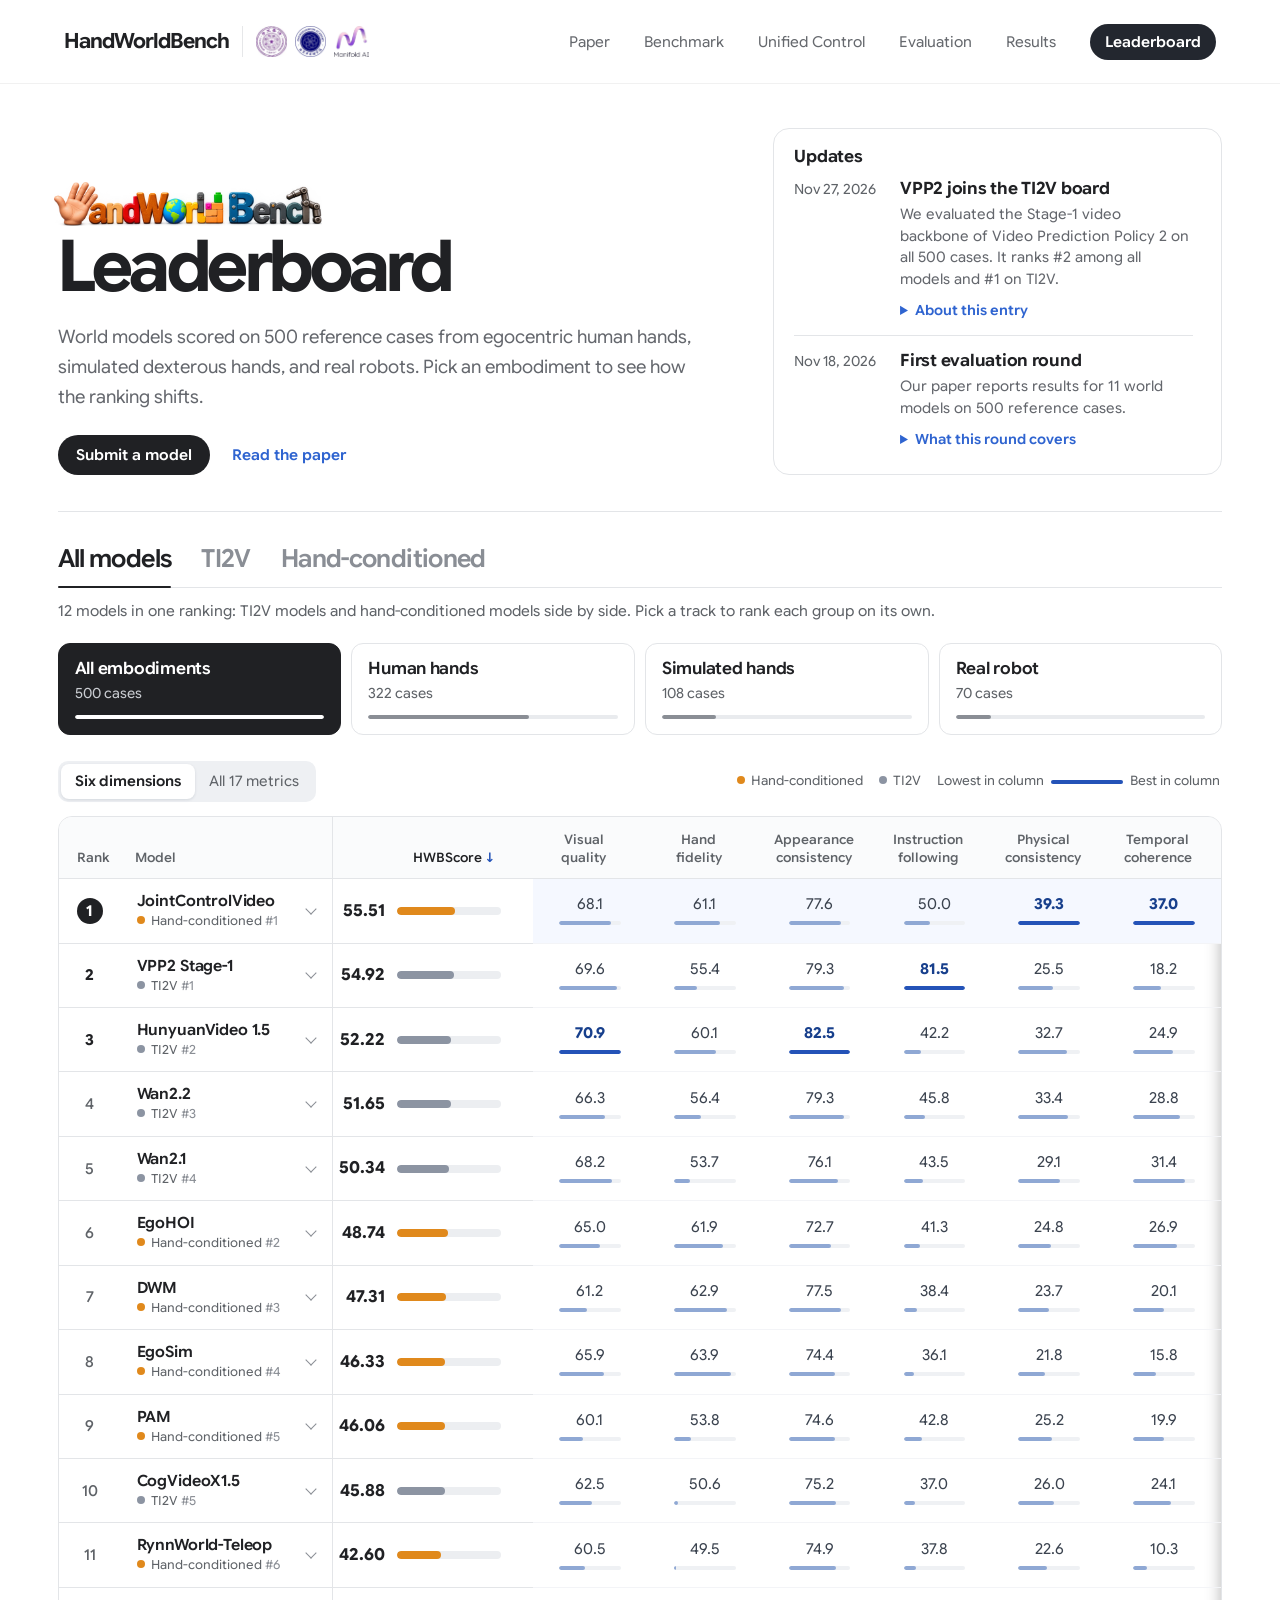
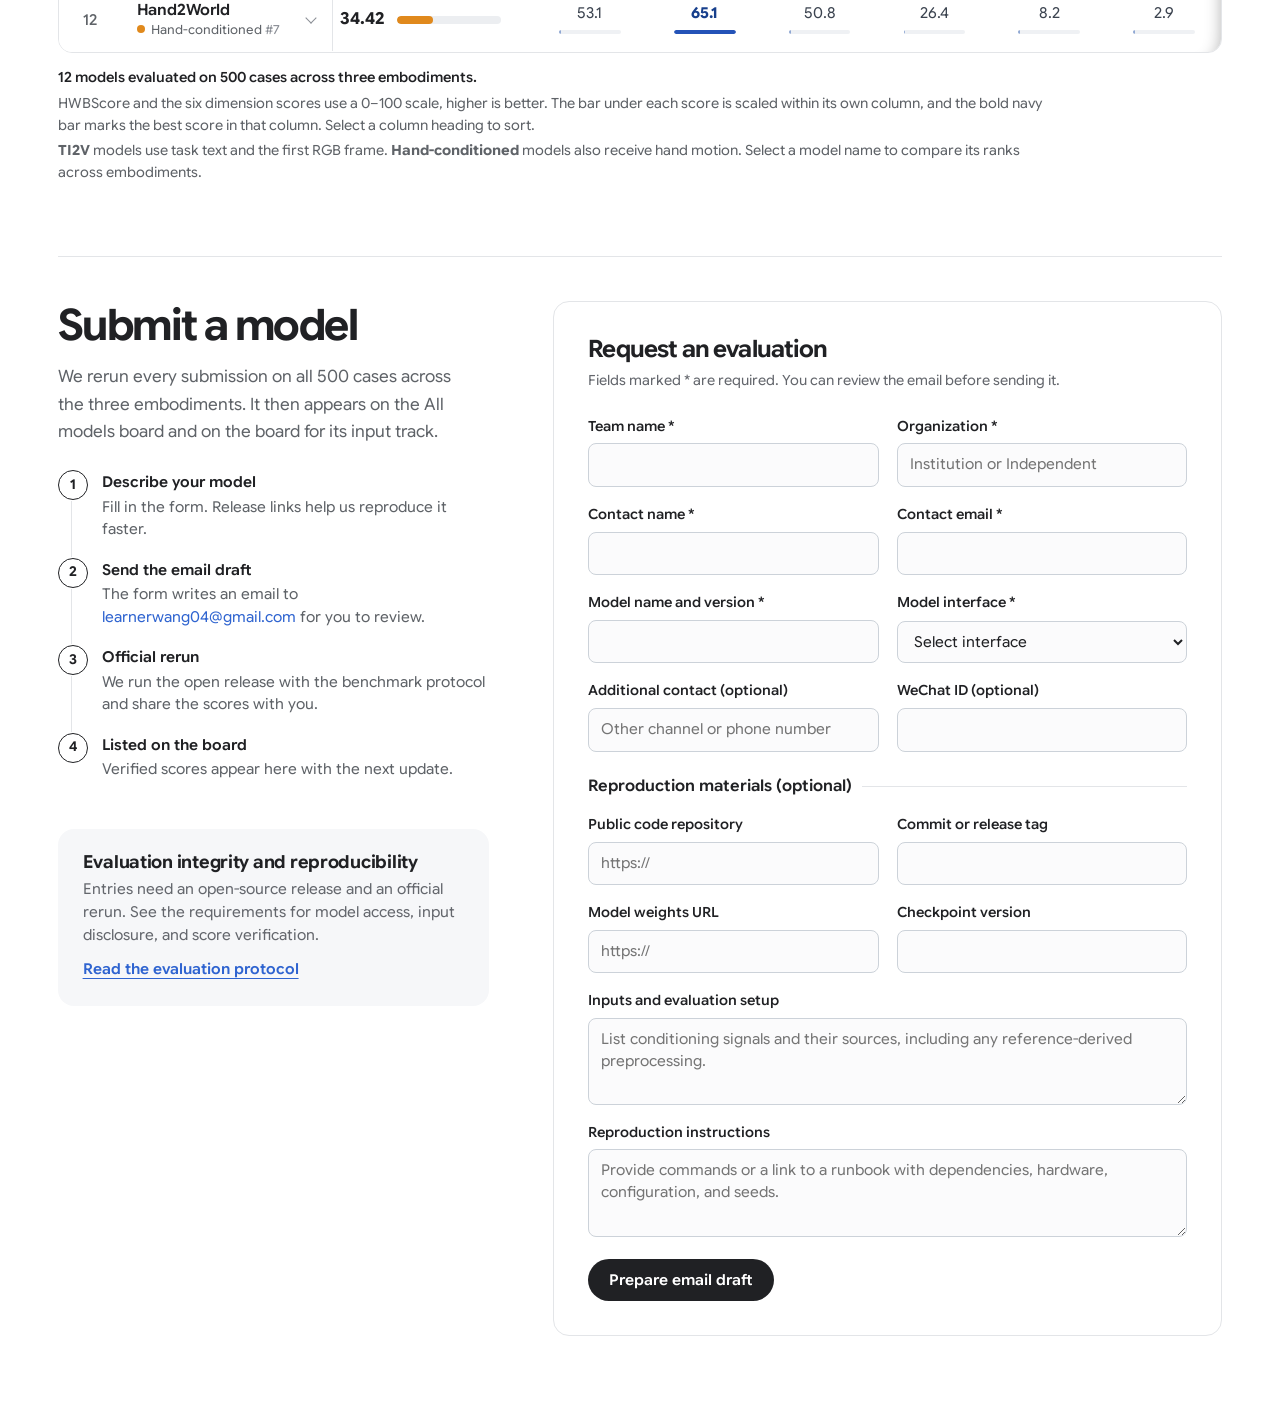
==== commit 3e6b9b2d: "Add VPP2 Stage-1 results and TI2V and hand-conditioned leaderboards" ====
--- a/leaderboard.html
+++ b/leaderboard.html
@@ -7,9 +7,9 @@
   <meta name="description" content="Compare HandWorldBench model scores across 17 metrics and three embodiments, and submit an open-source model for evaluation.">
   <link rel="icon" href="assets/mark.svg">
   <link rel="stylesheet" href="style.css?v=leaderboard1">
-  <link rel="stylesheet" href="leaderboard.css?v=board2">
+  <link rel="stylesheet" href="leaderboard.css?v=vpp2">
   <script defer src="metric-groups.js"></script>
-  <script defer src="leaderboard.js?v=board2"></script>
+  <script defer src="leaderboard.js?v=vpp2b"></script>
 </head>
 <body class="board-page">
   <header>
@@ -31,7 +31,7 @@
       <div class="masthead-title">
         <img class="board-wordmark" src="assets/branding/handworldbench.webp" width="1600" height="265" alt="HandWorldBench">
         <h1 id="rankings-title">Leaderboard</h1>
-        <p class="board-intro">Eleven hand-centric world models, scored on 500 reference cases from egocentric human hands, simulated dexterous hands, and real robots. Pick an embodiment to see how the ranking shifts.</p>
+        <p class="board-intro">World models scored on 500 reference cases from egocentric human hands, simulated dexterous hands, and real robots. Pick an embodiment to see how the ranking shifts.</p>
         <p class="masthead-actions"><a class="action-primary" href="#submission">Submit a model</a><a href="https://arxiv.org/abs/2611.24731">Read the paper</a></p>
       </div>
 
@@ -41,6 +41,22 @@
           <div class="news-feed" tabindex="0" role="region" aria-label="Benchmark updates">
             <ol class="news-list">
               <li>
+                <time datetime="2026-11-27" title="Leaderboard update">Nov 27, 2026</time>
+                <div class="news-entry">
+                  <h3><a href="#ti2v">VPP2 joins the TI2V board</a></h3>
+                  <p>We evaluated the Stage-1 video backbone of Video Prediction Policy 2 on all 500 cases. It ranks #2 among all models and #1 on TI2V.</p>
+                  <details class="news-copy">
+                    <summary>About this entry</summary>
+                    <dl>
+                      <div><dt>Evaluated checkpoint</dt><dd>VPP2 Stage-1 video model, 49 frames (<code>vpp2-video-stage1-49f</code>). This is the video prediction backbone, not the full VPP2 policy.</dd></div>
+                      <div><dt>Track</dt><dd>TI2V: task text and the first RGB frame, no hand motion input.</dd></div>
+                      <div><dt>Per embodiment</dt><dd>#1 on simulated hands and real robot, #6 on human hands, among all 12 models.</dd></div>
+                      <div><dt>Code</dt><dd><a href="https://github.com/roboterax/video-prediction-policy-2" target="_blank" rel="noopener noreferrer">roboterax/video-prediction-policy-2</a></dd></div>
+                    </dl>
+                  </details>
+                </div>
+              </li>
+              <li>
                 <time datetime="2026-11-18" title="First paper release">Nov 18, 2026</time>
                 <div class="news-entry">
                   <h3><a href="#rankings">First evaluation round</a></h3>
@@ -49,8 +65,8 @@
                     <summary>What this round covers</summary>
                     <dl>
                       <div><dt>Evaluation set</dt><dd>322 egocentric human-hand cases, 108 simulated-hand cases, and 70 real-robot cases.</dd></div>
-                      <div><dt>Image-to-video baselines</dt><dd>CogVideoX1.5, HunyuanVideo 1.5, Wan2.1, and Wan2.2.</dd></div>
-                      <div><dt>Hand-guided baselines</dt><dd>DWM, EgoHOI, EgoSim, Hand2World, JointControlVideo, PAM, and RynnWorld-Teleop.</dd></div>
+                      <div><dt>TI2V baselines</dt><dd>CogVideoX1.5, HunyuanVideo 1.5, Wan2.1, and Wan2.2.</dd></div>
+                      <div><dt>Hand-conditioned baselines</dt><dd>DWM, EgoHOI, EgoSim, Hand2World, JointControlVideo, PAM, and RynnWorld-Teleop.</dd></div>
                       <div><dt>Score breakdown</dt><dd>17 metrics across six dimensions, reported overall and per embodiment.</dd></div>
                     </dl>
                   </details>
@@ -63,8 +79,14 @@
     </section>
 
     <section id="rankings" class="rankings" aria-label="Model rankings">
+      <div class="board-tracks" role="group" aria-label="Model track">
+        <button type="button" data-track="all" aria-pressed="true">All models</button>
+        <button type="button" data-track="ti2v" aria-pressed="false">TI2V</button>
+        <button type="button" data-track="hand-conditioned" aria-pressed="false">Hand-conditioned</button>
+      </div>
+      <p class="track-note" id="track-note" aria-live="polite"></p>
       <div class="board-scopes" role="group" aria-label="Evaluation subset">
-        <button type="button" data-scope="all" aria-pressed="true" style="--share:1"><span class="scope-name">Overall</span><span class="scope-count">500 cases</span><span class="scope-share" aria-hidden="true"></span></button>
+        <button type="button" data-scope="all" aria-pressed="true" style="--share:1"><span class="scope-name">All embodiments</span><span class="scope-count">500 cases</span><span class="scope-share" aria-hidden="true"></span></button>
         <button type="button" data-scope="human" aria-pressed="false" style="--share:.644"><span class="scope-name">Human hands</span><span class="scope-count">322 cases</span><span class="scope-share" aria-hidden="true"></span></button>
         <button type="button" data-scope="handson" aria-pressed="false" style="--share:.216"><span class="scope-name">Simulated hands</span><span class="scope-count">108 cases</span><span class="scope-share" aria-hidden="true"></span></button>
         <button type="button" data-scope="real_robot" aria-pressed="false" style="--share:.14"><span class="scope-name">Real robot</span><span class="scope-count">70 cases</span><span class="scope-share" aria-hidden="true"></span></button>
@@ -77,8 +99,8 @@
         </div>
         <div class="group-chips" id="group-field" role="group" aria-label="Metric dimension" hidden></div>
         <div class="board-legend" aria-hidden="true">
-          <span class="legend-type" data-type="Hand-guided">Hand-guided</span>
-          <span class="legend-type" data-type="General I2V">General I2V</span>
+          <span class="legend-type" data-type="Hand-conditioned">Hand-conditioned</span>
+          <span class="legend-type" data-type="TI2V">TI2V</span>
           <span class="legend-heat"><span>Lowest in column</span><i></i><span>Best in column</span></span>
         </div>
       </div>
@@ -90,14 +112,14 @@
       <div class="score-notes">
         <p id="scope-count" aria-live="polite"></p>
         <p id="scale-note"></p>
-        <p><strong>General I2V</strong> models use text and an RGB anchor image. <strong>Hand-guided</strong> models also use hand motion controls. Select a model name to compare its ranks across embodiments.</p>
+        <p><strong>TI2V</strong> models use task text and the first RGB frame. <strong>Hand-conditioned</strong> models also receive hand motion. Select a model name to compare its ranks across embodiments.</p>
       </div>
     </section>
 
     <section id="submission" class="submission" aria-labelledby="submission-title">
       <div class="section-aside">
         <h2 id="submission-title">Submit a model</h2>
-        <p>We rerun every submission on all 500 cases across the three embodiments, then add it to the board.</p>
+        <p>We rerun every submission on all 500 cases across the three embodiments. It then appears on the All models board and on the board for its input track.</p>
         <ol class="submit-steps">
           <li><strong>Describe your model</strong><span>Fill in the form. Release links help us reproduce it faster.</span></li>
           <li><strong>Send the email draft</strong><span>The form writes an email to <a href="mailto:learnerwang04@gmail.com">learnerwang04@gmail.com</a> for you to review.</span></li>
@@ -119,7 +141,7 @@
           <label>Contact name *<input name="contact" autocomplete="name" required></label>
           <label>Contact email *<input name="email" type="email" autocomplete="email" required></label>
           <label>Model name and version *<input name="model" required></label>
-          <label>Model interface *<select name="kind" required><option value="">Select interface</option><option>Image and text</option><option>Hand-conditioned generation</option><option>Other</option></select></label>
+          <label>Model interface *<select name="kind" required><option value="">Select interface</option><option>TI2V (text + first frame)</option><option>Hand-conditioned (text + first frame + hand motion)</option><option>Other (we will assign the track)</option></select></label>
           <label>Additional contact (optional)<input name="alternate" placeholder="Other channel or phone number"></label>
           <label>WeChat ID (optional)<input name="wechat"></label>
         </div>
--- a/leaderboard.css
+++ b/leaderboard.css
@@ -58,10 +58,24 @@
 .news-copy summary:focus-visible { outline: 3px solid #4285ff; outline-offset: 3px; border-radius: 3px; }
 .news-copy dl { margin: 10px 0 2px; display: grid; gap: 9px; }
 .news-copy dt { color: var(--ink); font-weight: 600; line-height: 1.4; }
-.news-copy dd { color: var(--muted); margin: 1px 0 0; line-height: 1.45; }
+.news-copy dd { color: var(--muted); margin: 1px 0 0; line-height: 1.45; overflow-wrap: anywhere; }
+.news-copy code { font-size: .92em; color: var(--ink); }
 
 /* Embodiment selector: each option carries its share of the 500 cases */
-.rankings { border-top: 1px solid var(--line); padding-top: 32px; }
+.rankings { border-top: 1px solid var(--line); padding-top: 28px; }
+
+/* Model tracks: All models is the default board; TI2V and Hand-conditioned filter it */
+.board-tracks { display: flex; flex-wrap: wrap; gap: 4px 30px; border-bottom: 1px solid var(--line); }
+.board-tracks button {
+  position: relative; border: 0; background: none; padding: 4px 0 13px;
+  font-size: clamp(20px, 2vw, 25px); font-weight: 600; letter-spacing: -.025em; line-height: 1.2; color: var(--soft);
+}
+.board-tracks button::after { content: ''; position: absolute; left: 0; right: 0; bottom: -1px; height: 2.5px; border-radius: 2px; background: transparent; }
+.board-tracks button:hover:not([aria-pressed=true]) { color: var(--muted); }
+.board-tracks button[aria-pressed=true] { color: var(--ink); }
+.board-tracks button[aria-pressed=true]::after { background: var(--ink); }
+.board-tracks button:focus-visible { outline-offset: 2px; border-radius: 4px; }
+.track-note { margin: 12px 0 20px; max-width: 92ch; font-size: 15px; line-height: 1.55; color: var(--muted); }
 .board-scopes { display: grid; grid-template-columns: repeat(4, minmax(0, 1fr)); gap: 10px; }
 .board-scopes button {
   display: grid; gap: 1px; text-align: left; min-width: 0;
@@ -91,7 +105,7 @@
 .group-chips button[aria-pressed=true] { border-color: var(--heat-deep); background: #edf2fc; color: var(--heat-deep); font-weight: 600; }
 .board-legend { display: flex; flex-wrap: wrap; align-items: center; gap: 6px 16px; margin-left: auto; padding-right: 2px; font-size: 13px; color: var(--muted); }
 .legend-type::before, .model-type::before { content: ''; display: inline-block; width: 8px; height: 8px; border-radius: 50%; margin-right: 6px; background: var(--general); vertical-align: 1px; }
-.legend-type[data-type="Hand-guided"]::before, .model-type[data-type="Hand-guided"]::before { background: var(--hand); }
+.legend-type[data-type="Hand-conditioned"]::before, .model-type[data-type="Hand-conditioned"]::before { background: var(--hand); }
 .legend-heat { display: inline-flex; align-items: center; gap: 7px; }
 .legend-heat i { position: relative; display: block; width: 72px; height: 4px; border-radius: 3px; background: #eff1f4; }
 .legend-heat i::after { content: ''; position: absolute; inset: 0 auto 0 0; width: 100%; border-radius: inherit; background: var(--heat-deep); }
@@ -150,13 +164,15 @@
 .model-toggle:focus-visible { outline-offset: -3px; border-radius: 6px; }
 .model-name { font-size: 15.5px; font-weight: 600; letter-spacing: -.01em; line-height: 1.35; }
 .model-type { font-size: 12.5px; color: var(--muted); line-height: 1.4; }
+.track-rank { color: var(--soft); font-variant-numeric: tabular-nums; }
+.rankings:not([data-track="all"]) .legend-type { display: none; }
 
 td.hwb { min-width: 190px; padding: 0 18px 0 16px; }
 td.hwb { text-align: left; }
 .hwb-value { display: inline-block; width: 52px; text-align: right; font-size: 16.5px; font-weight: 700; color: var(--ink); margin-right: 12px; vertical-align: middle; }
 .hwb-bar { display: inline-block; position: relative; width: 104px; height: 8px; border-radius: 8px; background: #eceef1; overflow: hidden; vertical-align: middle; }
 .hwb-bar i { position: absolute; inset: 0 auto 0 0; border-radius: inherit; background: var(--general); transform-origin: left center; }
-tr[data-type="Hand-guided"] .hwb-bar i { background: var(--hand); }
+tr[data-type="Hand-conditioned"] .hwb-bar i { background: var(--hand); }
 #board-table.grow .hwb-bar i { animation: bar-grow .75s cubic-bezier(.2, .75, .2, 1) both; }
 #board-table.grow tr:nth-child(2) .hwb-bar i { animation-delay: .03s; }
 #board-table.grow tr:nth-child(3) .hwb-bar i { animation-delay: .06s; }
@@ -272,6 +288,9 @@
 @media (max-width: 760px) {
   .board-shell { padding-top: 26px; }
   .board-scopes { grid-template-columns: repeat(2, minmax(0, 1fr)); gap: 8px; }
+  .board-tracks { gap: 2px 20px; }
+  .board-tracks button { font-size: 18px; padding-bottom: 10px; }
+  .track-note { font-size: 14px; margin-bottom: 16px; }
   .board-scopes button { padding: 11px 13px 12px; }
   .scope-name { font-size: 15.5px; }
   .scope-count { font-size: 13px; }
@@ -314,3 +333,6 @@
   .view-switch { width: 100%; }
   .view-switch button { flex: 1; }
 }
+
+/* Resource links on the evaluation notes page */
+.board-resources { display: flex; flex-wrap: wrap; align-items: center; gap: 10px 18px; margin-top: 20px; font-size: 15px; }
